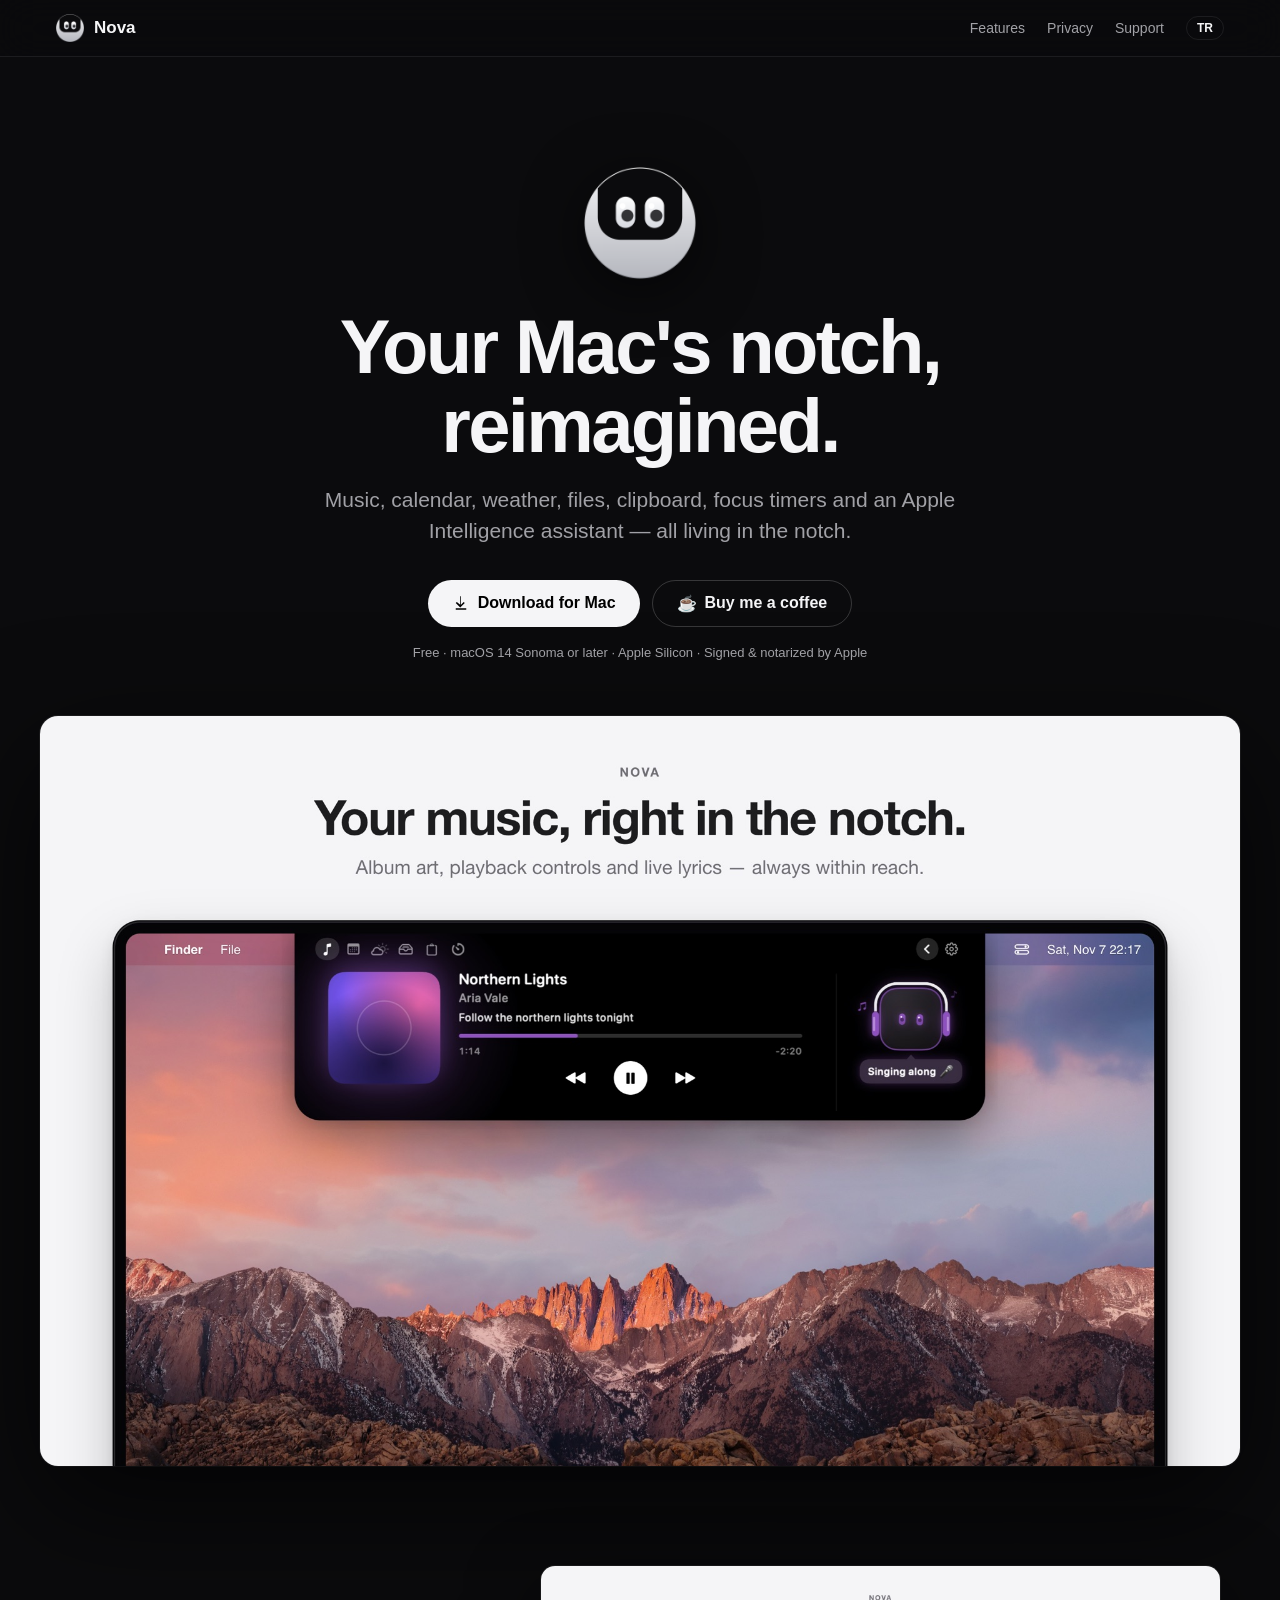
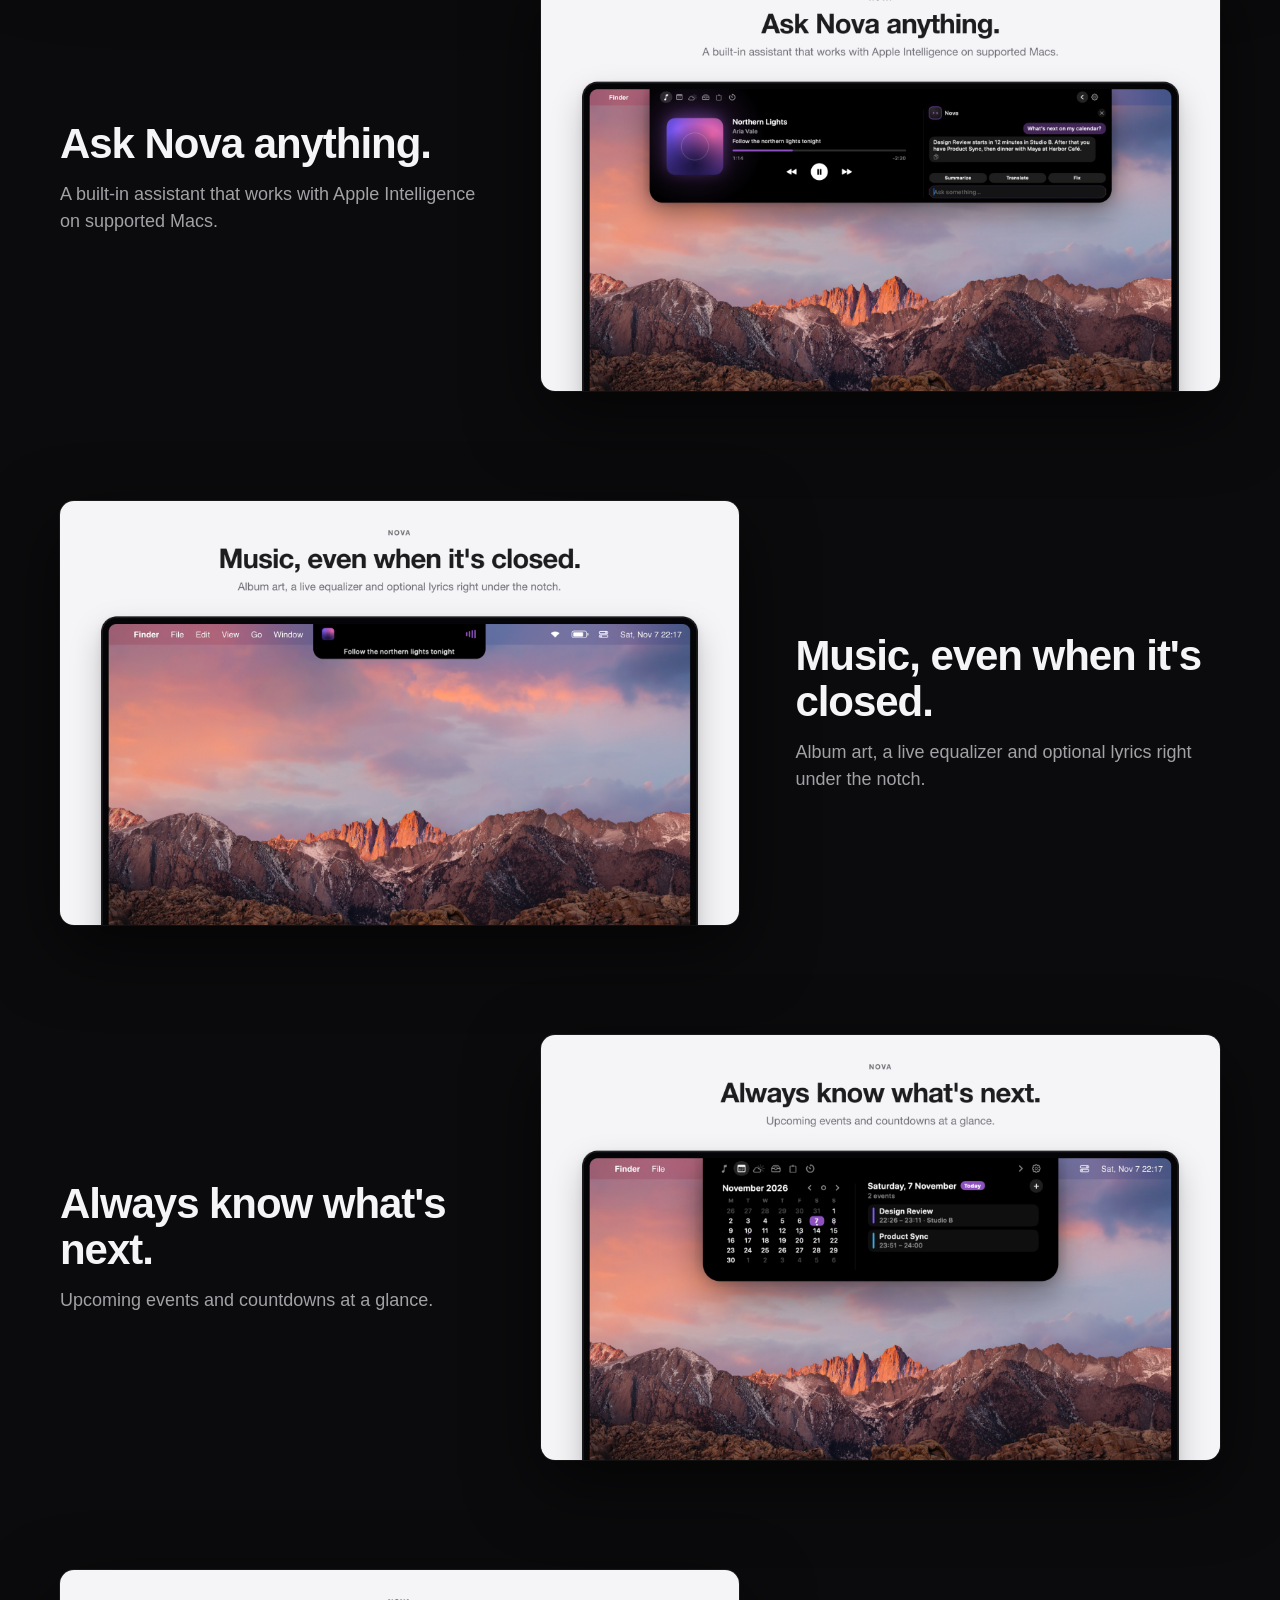
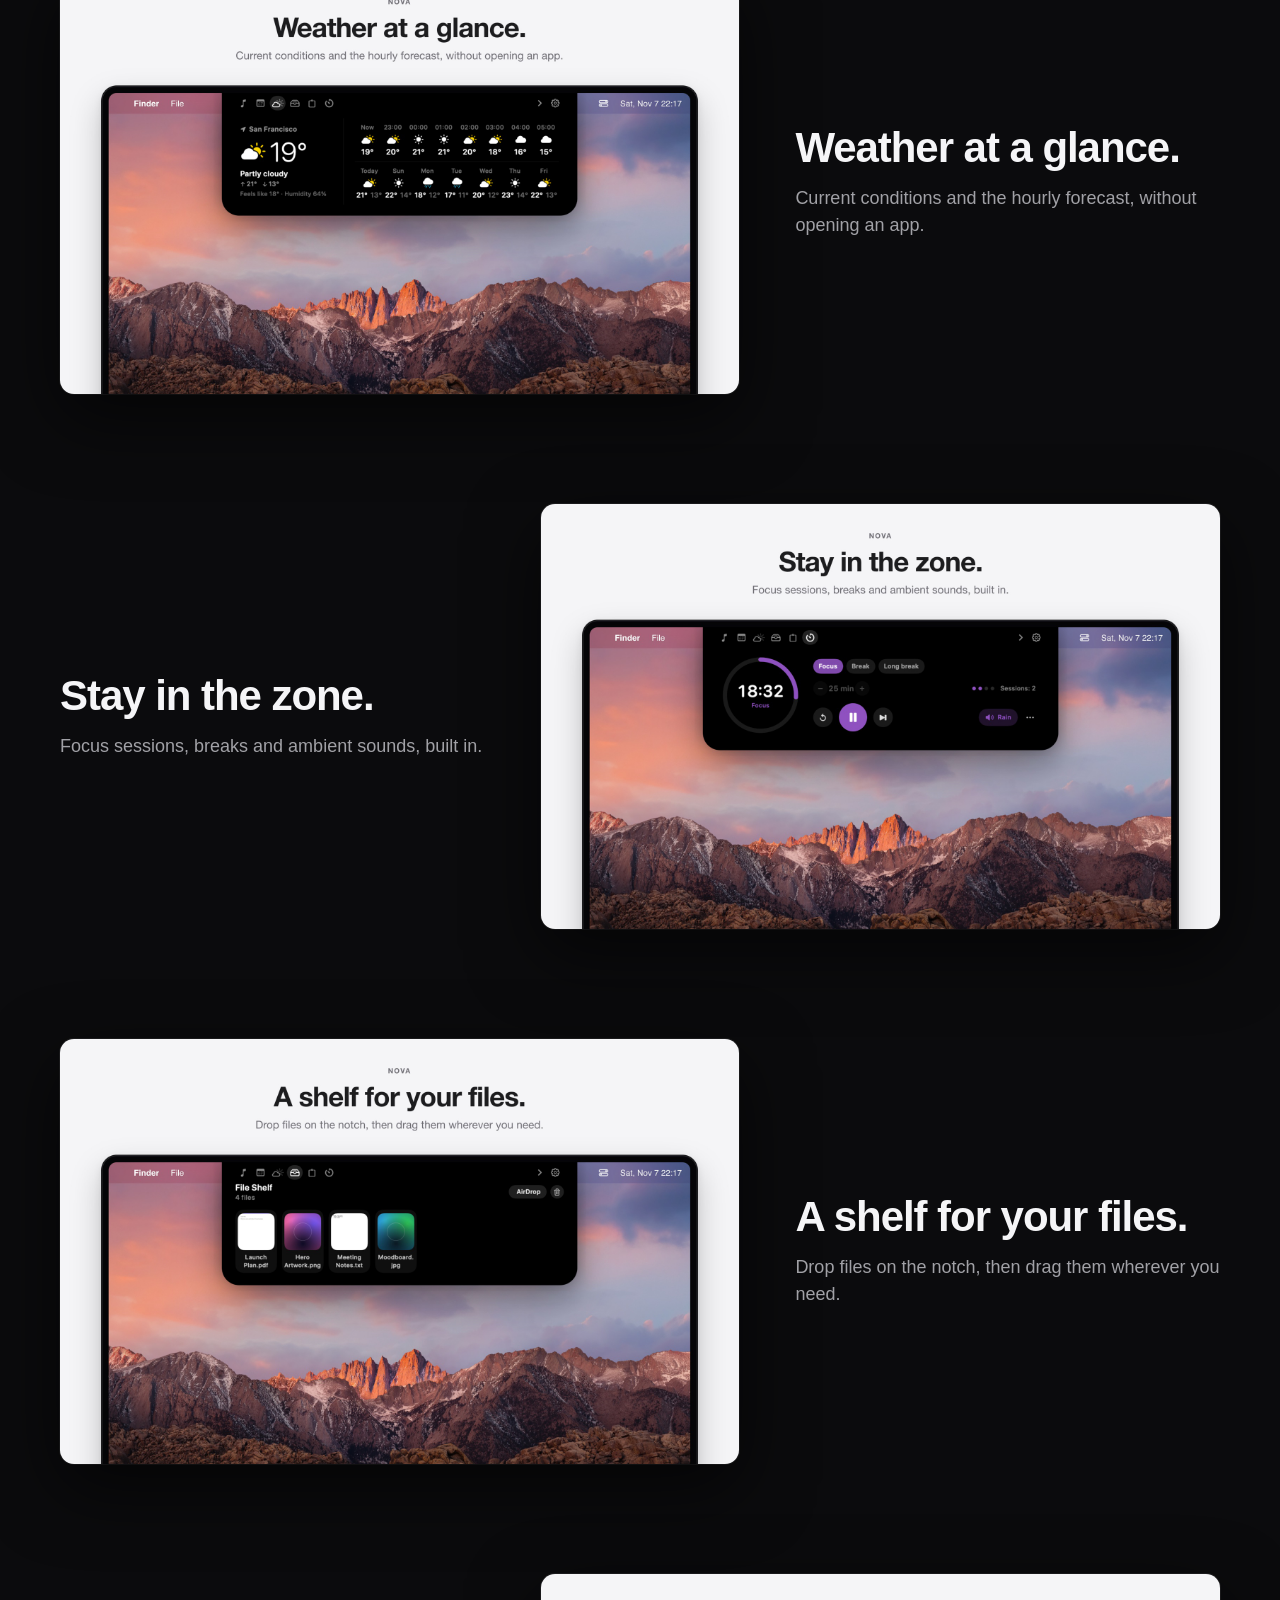
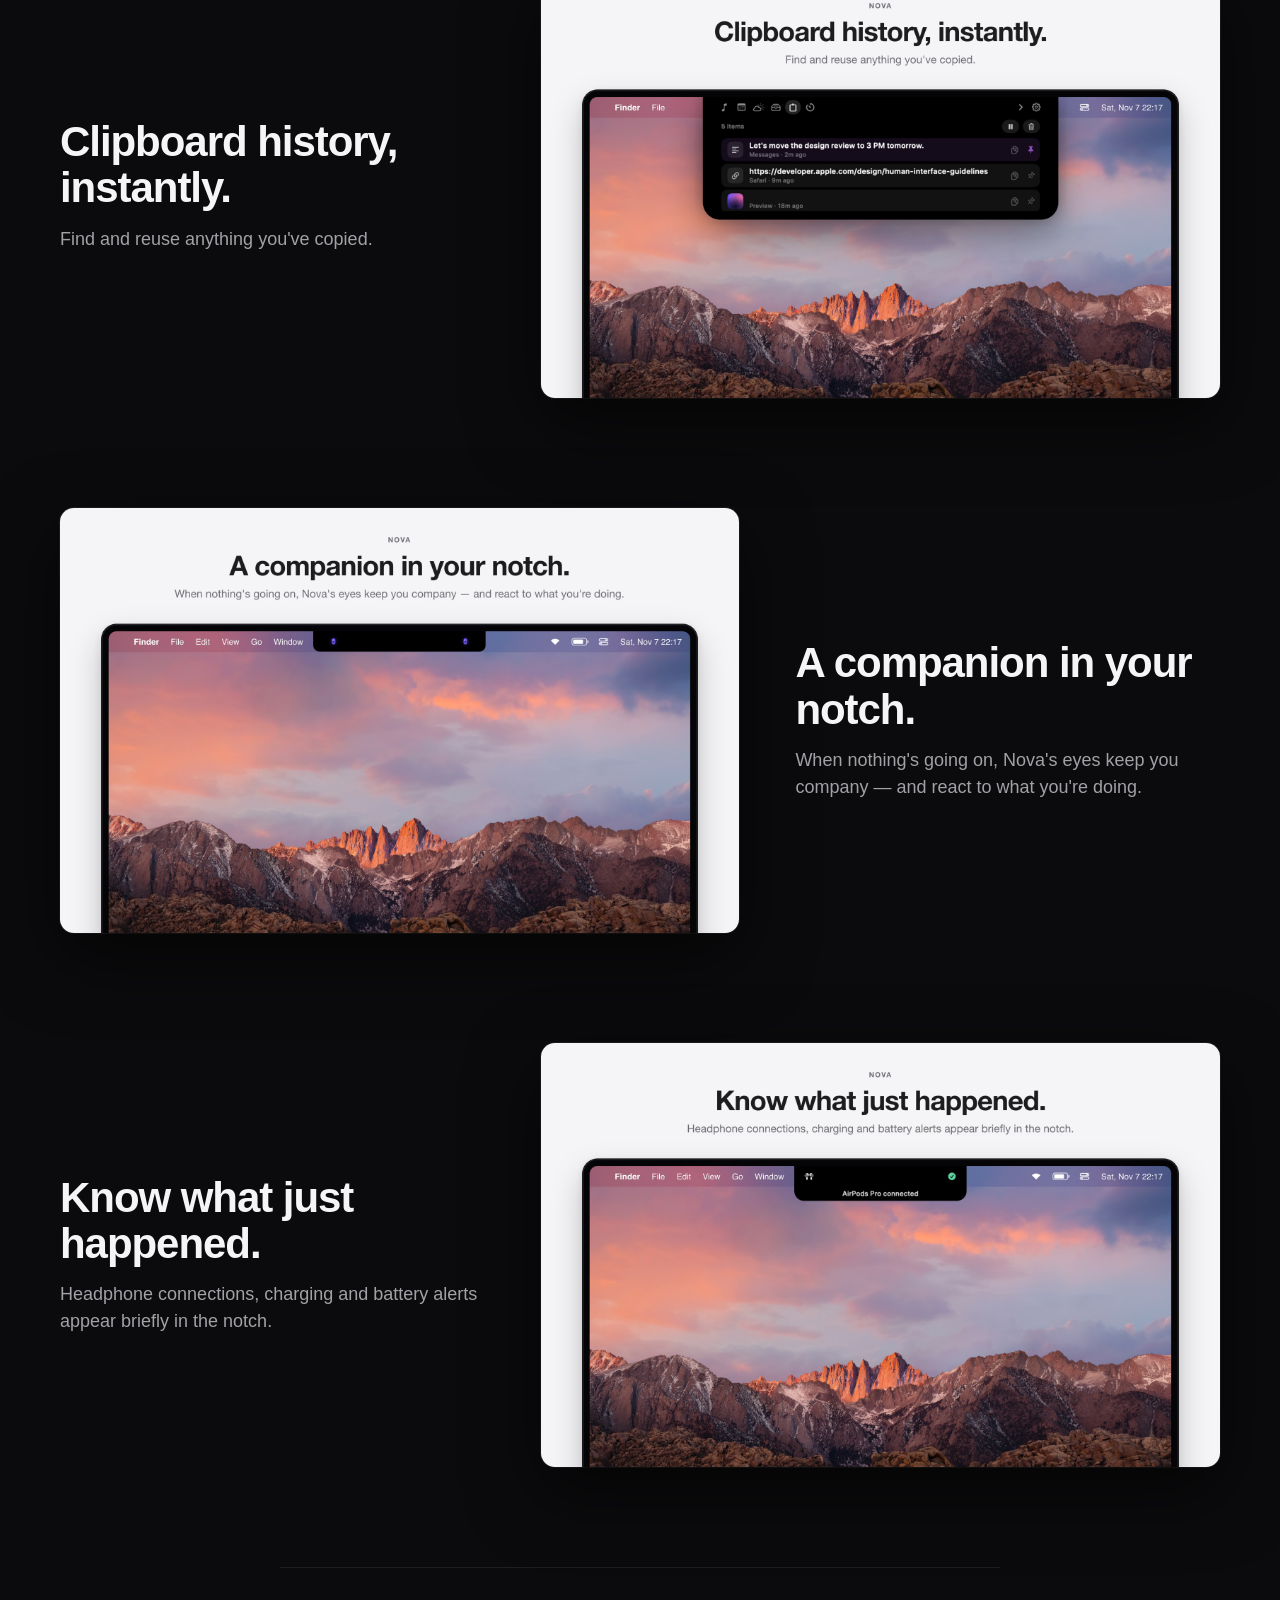
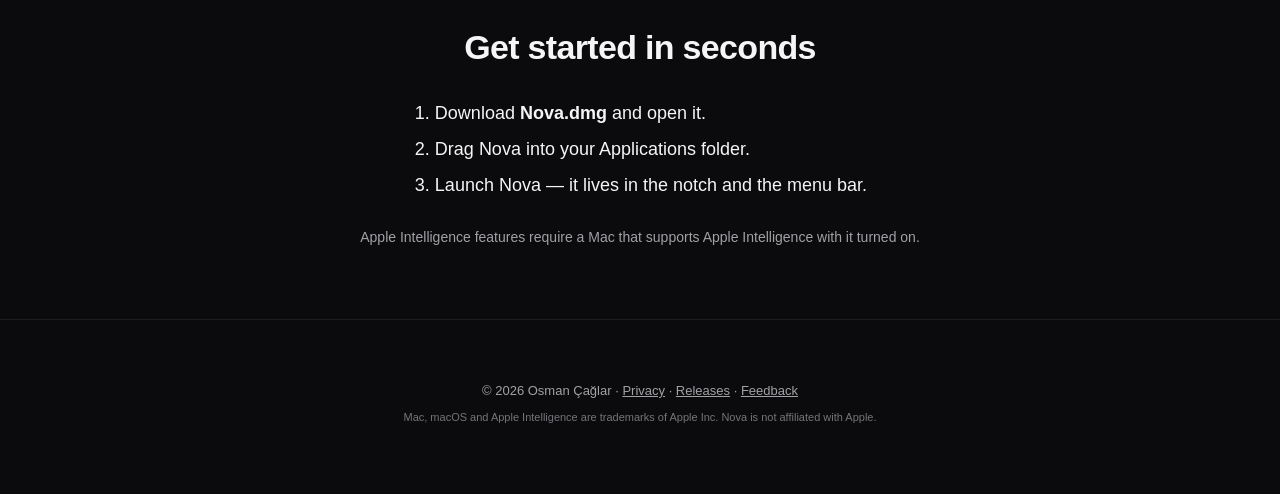
==== index.html @ 34cee5ba "Nova landing page, README and privacy policy Co-authored-by: Copilot <223556219+Copilot@users.norepl" ====
<!doctype html>
<html lang="en">
<head>
<meta charset="utf-8">
<meta name="viewport" content="width=device-width, initial-scale=1">
<title>Nova — Your Mac's notch, reimagined</title>
<meta name="description" content="Nova turns the MacBook notch into a home for music, calendar, weather, files, clipboard, focus timers and an Apple Intelligence assistant.">
<meta property="og:title" content="Nova — Your Mac's notch, reimagined">
<meta property="og:description" content="Music, calendar, weather, shelf, clipboard, focus and an AI assistant — right in your MacBook notch.">
<meta property="og:image" content="https://caglarosman.github.io/nova-notch-app/assets/cover.png">
<meta name="twitter:card" content="summary_large_image">
<link rel="icon" href="assets/favicon.png">
<link rel="stylesheet" href="style.css">
</head>
<body>
<header class="nav">
  <a class="brand" href="#"><img src="assets/logo.png" alt=""><span>Nova</span></a>
  <nav>
    <a href="#features" data-i18n="nav.features">Features</a>
    <a href="privacy.html" data-i18n="nav.privacy">Privacy</a>
    <a href="https://buymeacoffee.com/novapp" target="_blank" rel="noopener" data-i18n="nav.support">Support</a>
    <button class="lang" id="lang" aria-label="Language">TR</button>
  </nav>
</header>

<section class="hero">
  <img class="hero-logo" src="assets/logo.png" alt="Nova logo" width="128" height="128">
  <h1 data-i18n="hero.title">Your Mac's notch,<br>reimagined.</h1>
  <p class="lead" data-i18n="hero.lead">Music, calendar, weather, files, clipboard, focus timers and an Apple Intelligence assistant — all living in the notch.</p>
  <div class="cta">
    <a class="btn primary" href="https://github.com/caglarosman/nova-notch-app/releases/latest/download/Nova.dmg">
      <svg viewBox="0 0 24 24" width="18" height="18" aria-hidden="true"><path fill="currentColor" d="M12 3v11.17l3.59-3.58L17 12l-6 6-6-6 1.41-1.41L11 14.17V3h1zM5 19h14v2H5z"/></svg>
      <span data-i18n="cta.download">Download for Mac</span>
    </a>
    <a class="btn ghost" href="https://buymeacoffee.com/novapp" target="_blank" rel="noopener">☕ <span data-i18n="cta.coffee">Buy me a coffee</span></a>
  </div>
  <p class="req" data-i18n="hero.req">Free · macOS 14 Sonoma or later · Apple Silicon · Signed &amp; notarized by Apple</p>
  <img class="hero-shot" data-shot="01-music" src="assets/shots/en/01-music.jpg" alt="Nova music player in the notch">
</section>

<section id="features" class="features"></section>

<section class="install">
  <h2 data-i18n="install.title">Get started in seconds</h2>
  <ol>
    <li data-i18n="install.1">Download <b>Nova.dmg</b> and open it.</li>
    <li data-i18n="install.2">Drag Nova into your Applications folder.</li>
    <li data-i18n="install.3">Launch Nova — it lives in the notch and the menu bar.</li>
  </ol>
  <p class="note" data-i18n="install.note">Apple Intelligence features require a Mac that supports Apple Intelligence with it turned on.</p>
</section>

<footer>
  <p>© <span id="y"></span> Osman Çağlar · <a href="privacy.html" data-i18n="nav.privacy">Privacy</a> · <a href="https://github.com/caglarosman/nova-notch-app/releases" data-i18n="footer.releases">Releases</a> · <a href="https://github.com/caglarosman/nova-notch-app/issues" data-i18n="footer.feedback">Feedback</a></p>
  <p class="fine" data-i18n="footer.fine">Mac, macOS and Apple Intelligence are trademarks of Apple Inc. Nova is not affiliated with Apple.</p>
</footer>

<script src="site.js"></script>
</body>
</html>
---- style.css ----
:root {
  --bg: #0b0b0d;
  --fg: #f5f5f7;
  --muted: #a1a1a6;
  --line: rgba(255,255,255,.08);
  --accent: #f5f5f7;
  --radius: 18px;
  font-family: -apple-system, BlinkMacSystemFont, "SF Pro Display", "Helvetica Neue", Arial, sans-serif;
}
* { box-sizing: border-box; }
html { scroll-behavior: smooth; }
body { margin: 0; background: var(--bg); color: var(--fg); -webkit-font-smoothing: antialiased; }
a { color: inherit; }
img { max-width: 100%; display: block; }

.nav {
  position: sticky; top: 0; z-index: 10;
  display: flex; align-items: center; justify-content: space-between;
  padding: 14px clamp(20px, 5vw, 56px);
  background: rgba(11,11,13,.72); backdrop-filter: saturate(180%) blur(20px);
  border-bottom: 1px solid var(--line);
}
.brand { display: flex; align-items: center; gap: 10px; text-decoration: none; font-weight: 600; font-size: 17px; }
.brand img { width: 28px; height: 28px; }
.nav nav { display: flex; align-items: center; gap: 22px; font-size: 14px; }
.nav nav a { text-decoration: none; color: var(--muted); }
.nav nav a:hover { color: var(--fg); }
.lang {
  font: inherit; font-size: 12px; font-weight: 600; color: var(--fg);
  background: transparent; border: 1px solid var(--line); border-radius: 999px;
  padding: 4px 10px; cursor: pointer;
}

.hero { text-align: center; padding: clamp(56px, 9vw, 110px) 20px 40px; }
.hero-logo { width: 112px; height: 112px; margin: 0 auto 28px; filter: drop-shadow(0 12px 30px rgba(0,0,0,.6)); }
h1 { font-size: clamp(40px, 6.4vw, 76px); line-height: 1.04; letter-spacing: -.035em; margin: 0 0 20px; font-weight: 700; }
.lead { font-size: clamp(17px, 2vw, 21px); line-height: 1.45; color: var(--muted); max-width: 640px; margin: 0 auto 34px; }
.cta { display: flex; gap: 12px; justify-content: center; flex-wrap: wrap; }
.btn {
  display: inline-flex; align-items: center; gap: 8px;
  padding: 13px 24px; border-radius: 999px; font-size: 16px; font-weight: 600; text-decoration: none;
  transition: transform .15s ease, background .15s ease;
}
.btn:hover { transform: translateY(-1px); }
.btn.primary { background: var(--accent); color: #000; }
.btn.ghost { border: 1px solid rgba(255,255,255,.18); }
.btn.ghost:hover { background: rgba(255,255,255,.06); }
.req { color: var(--muted); font-size: 13px; margin: 18px 0 56px; }
.hero-shot {
  width: min(1200px, 100%); margin: 0 auto; border-radius: var(--radius);
  box-shadow: 0 40px 120px rgba(0,0,0,.7), 0 0 0 1px var(--line);
}

.features { max-width: 1200px; margin: 0 auto; padding: 60px 20px; display: grid; gap: 110px; }
.feature { display: grid; grid-template-columns: 1fr 1.6fr; gap: 56px; align-items: center; }
.feature:nth-child(even) { grid-template-columns: 1.6fr 1fr; }
.feature:nth-child(even) .copy { order: 2; }
.feature h2 { font-size: clamp(28px, 3.4vw, 42px); letter-spacing: -.025em; line-height: 1.1; margin: 0 0 14px; }
.feature p { color: var(--muted); font-size: 18px; line-height: 1.5; margin: 0; }
.feature img { border-radius: 14px; box-shadow: 0 24px 70px rgba(0,0,0,.6), 0 0 0 1px var(--line); }

.install { max-width: 720px; margin: 40px auto 0; padding: 60px 20px; text-align: center; border-top: 1px solid var(--line); }
.install h2 { font-size: 34px; letter-spacing: -.02em; margin: 0 0 28px; }
.install ol { text-align: left; display: inline-block; margin: 0; padding-left: 22px; font-size: 18px; line-height: 2; }
.install .note { color: var(--muted); font-size: 14px; margin-top: 26px; }

footer { text-align: center; padding: 50px 20px 60px; color: var(--muted); font-size: 13px; border-top: 1px solid var(--line); }
footer a { color: var(--muted); }
footer .fine { font-size: 11px; opacity: .7; }

.doc { max-width: 760px; margin: 0 auto; padding: 60px 20px 40px; line-height: 1.6; }
.doc h1 { font-size: 44px; }
.doc h2 { font-size: 22px; margin-top: 36px; }
.doc p, .doc li { color: #d2d2d7; font-size: 16px; }
.doc .updated { color: var(--muted); font-size: 14px; }

@media (max-width: 820px) {
  .feature, .feature:nth-child(even) { grid-template-columns: 1fr; gap: 24px; }
  .feature:nth-child(even) .copy { order: 0; }
  .nav nav a:not(:last-of-type) { display: none; }
}
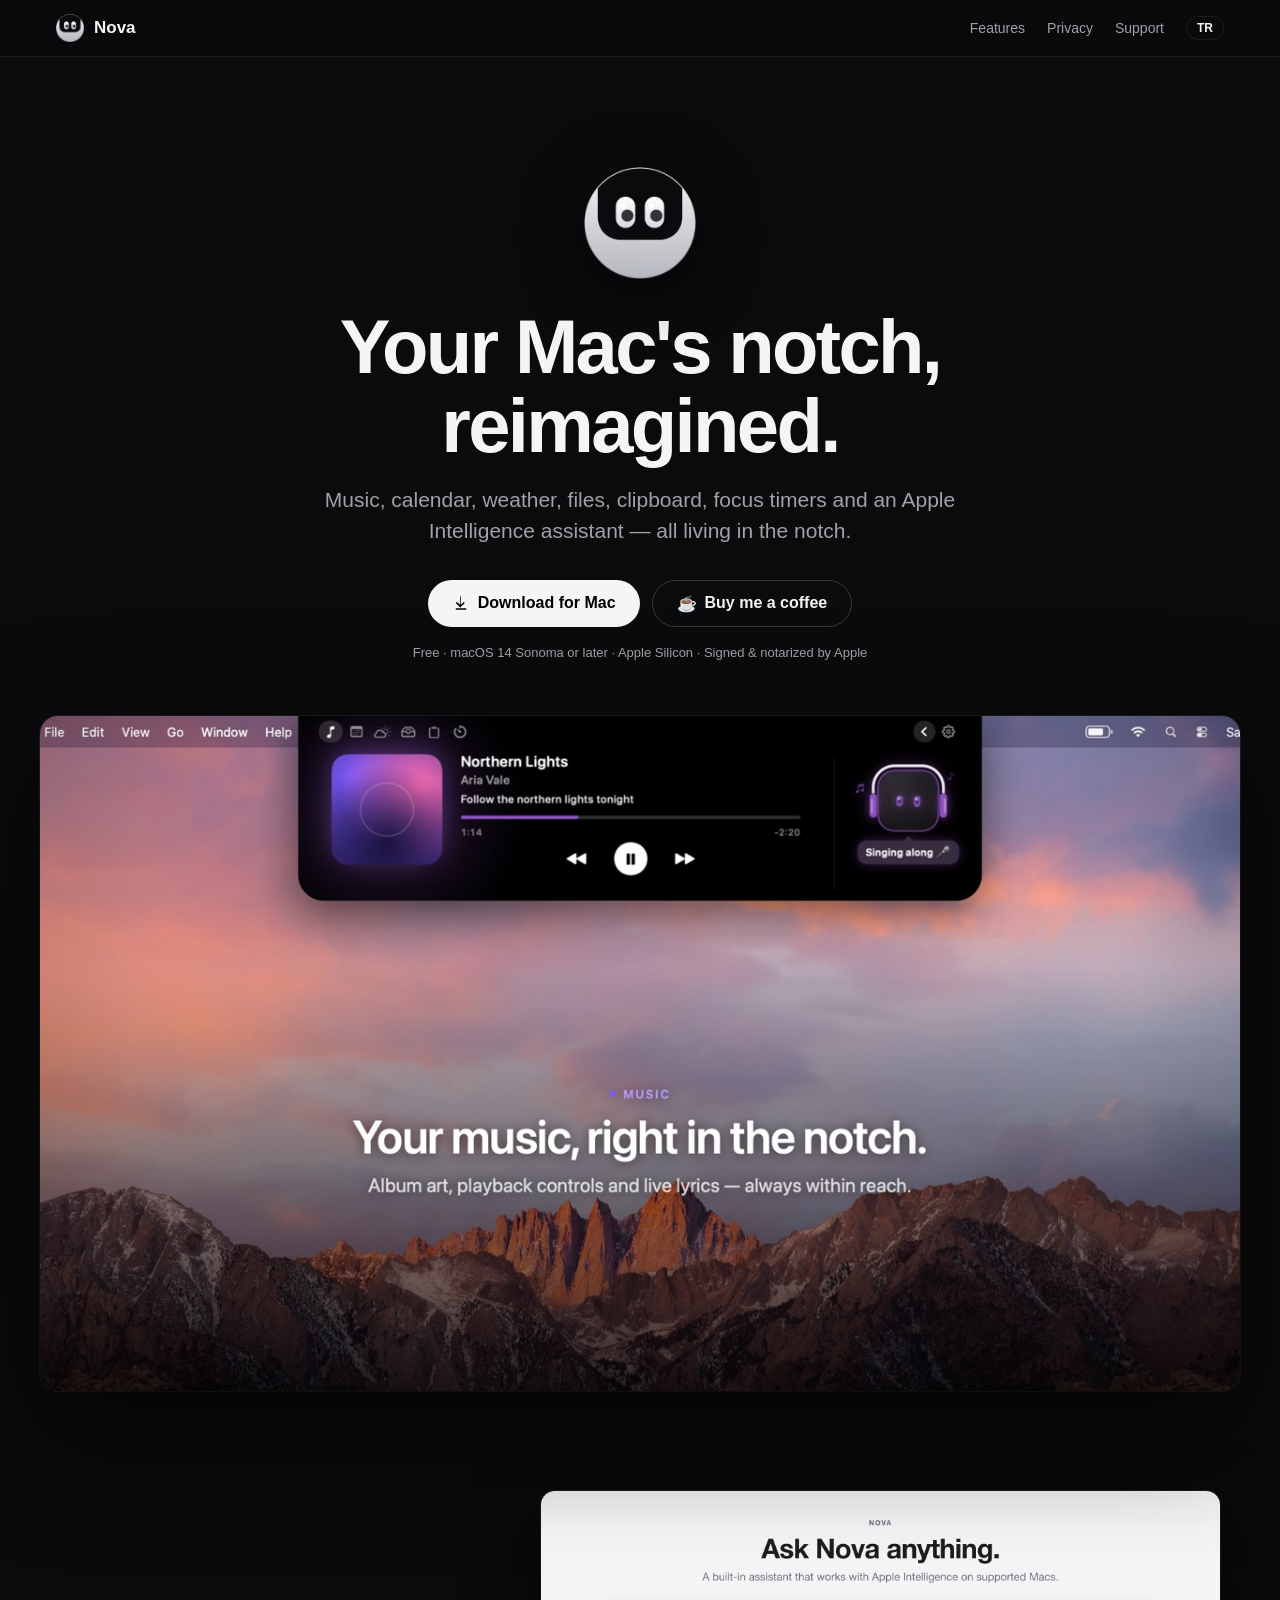
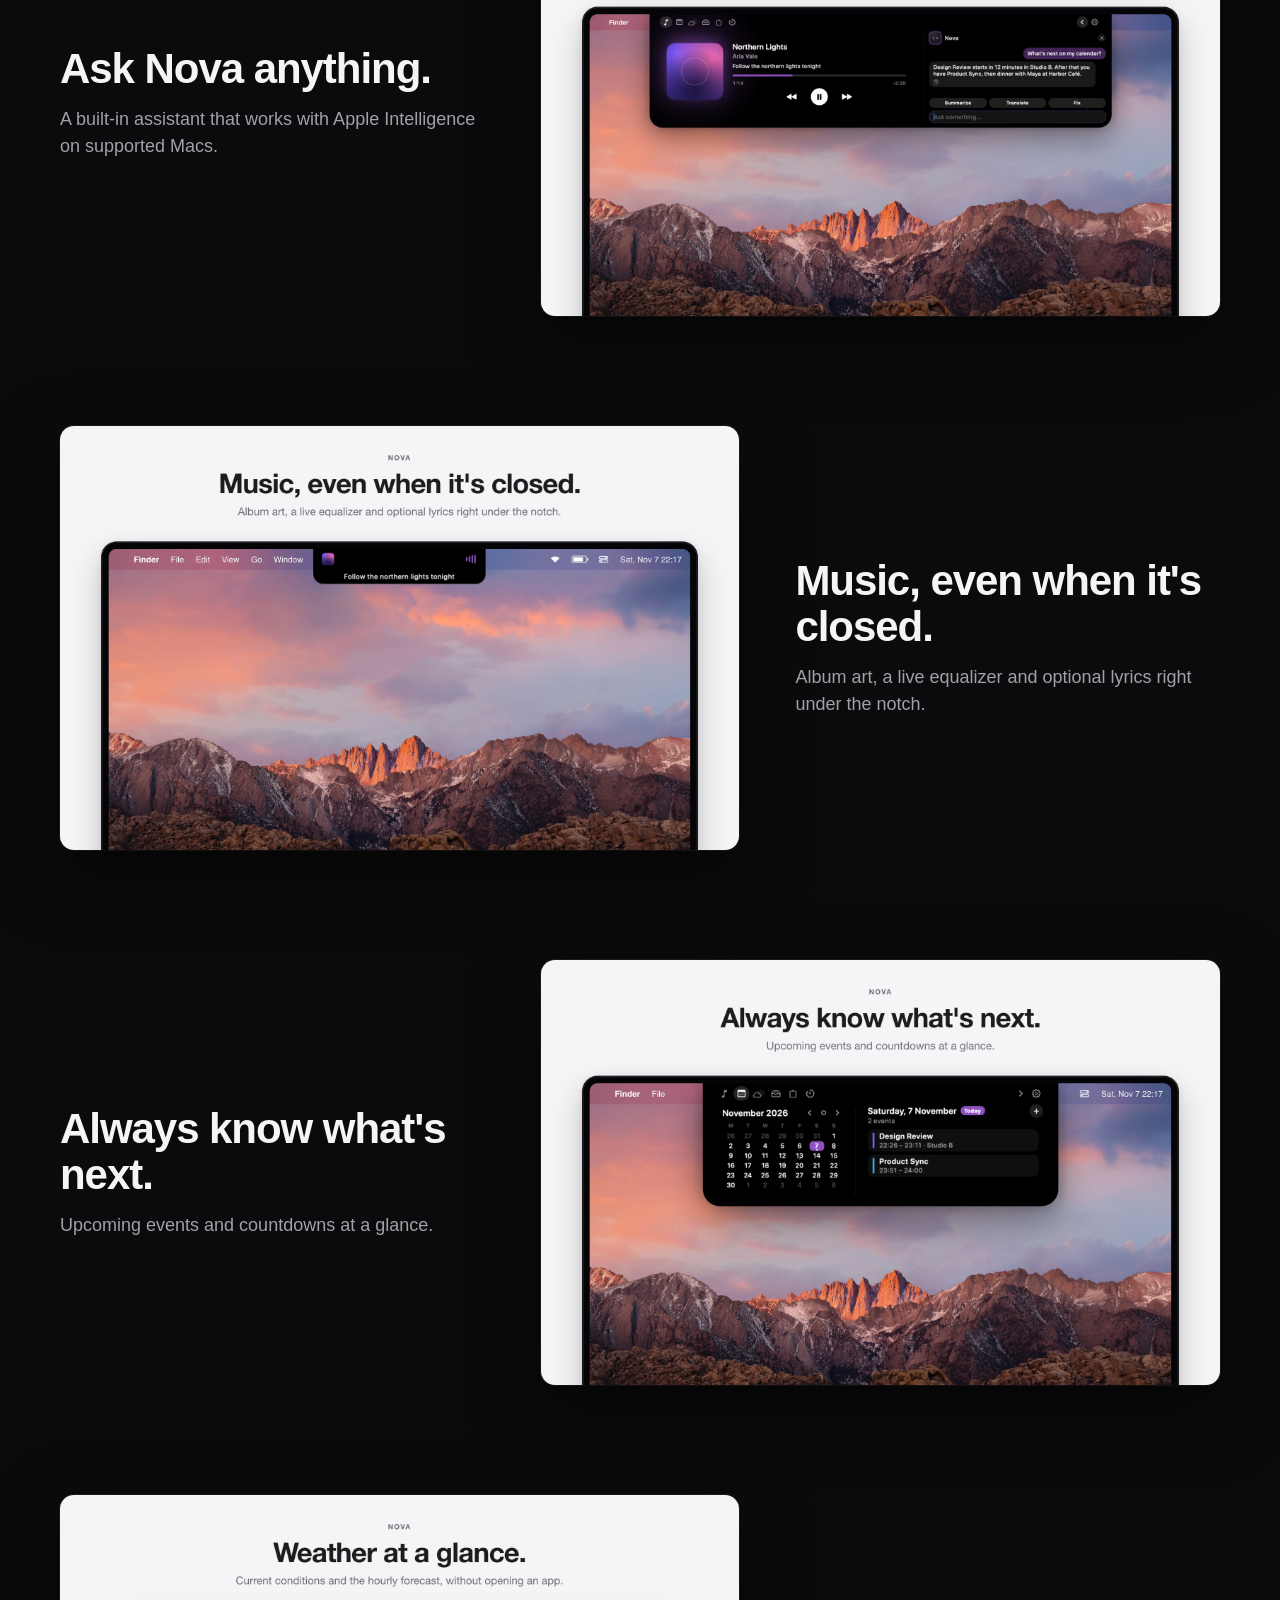
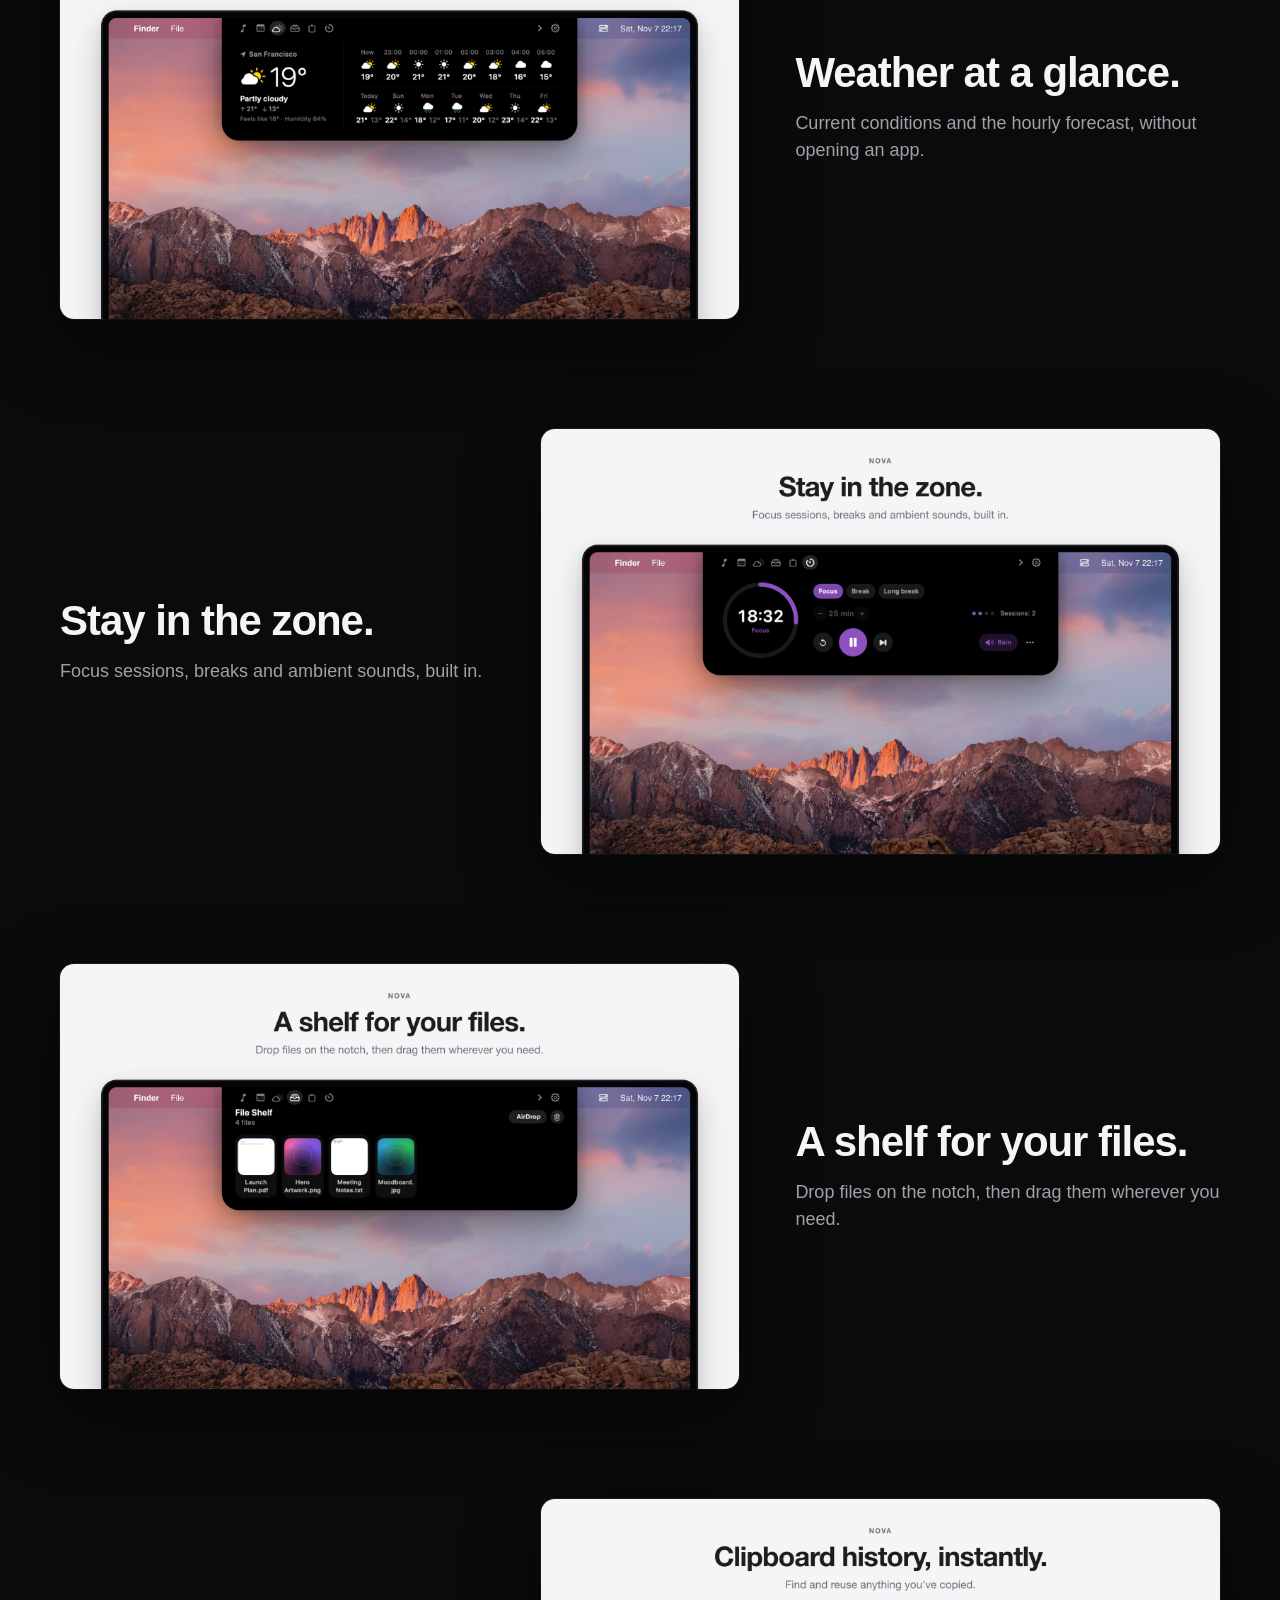
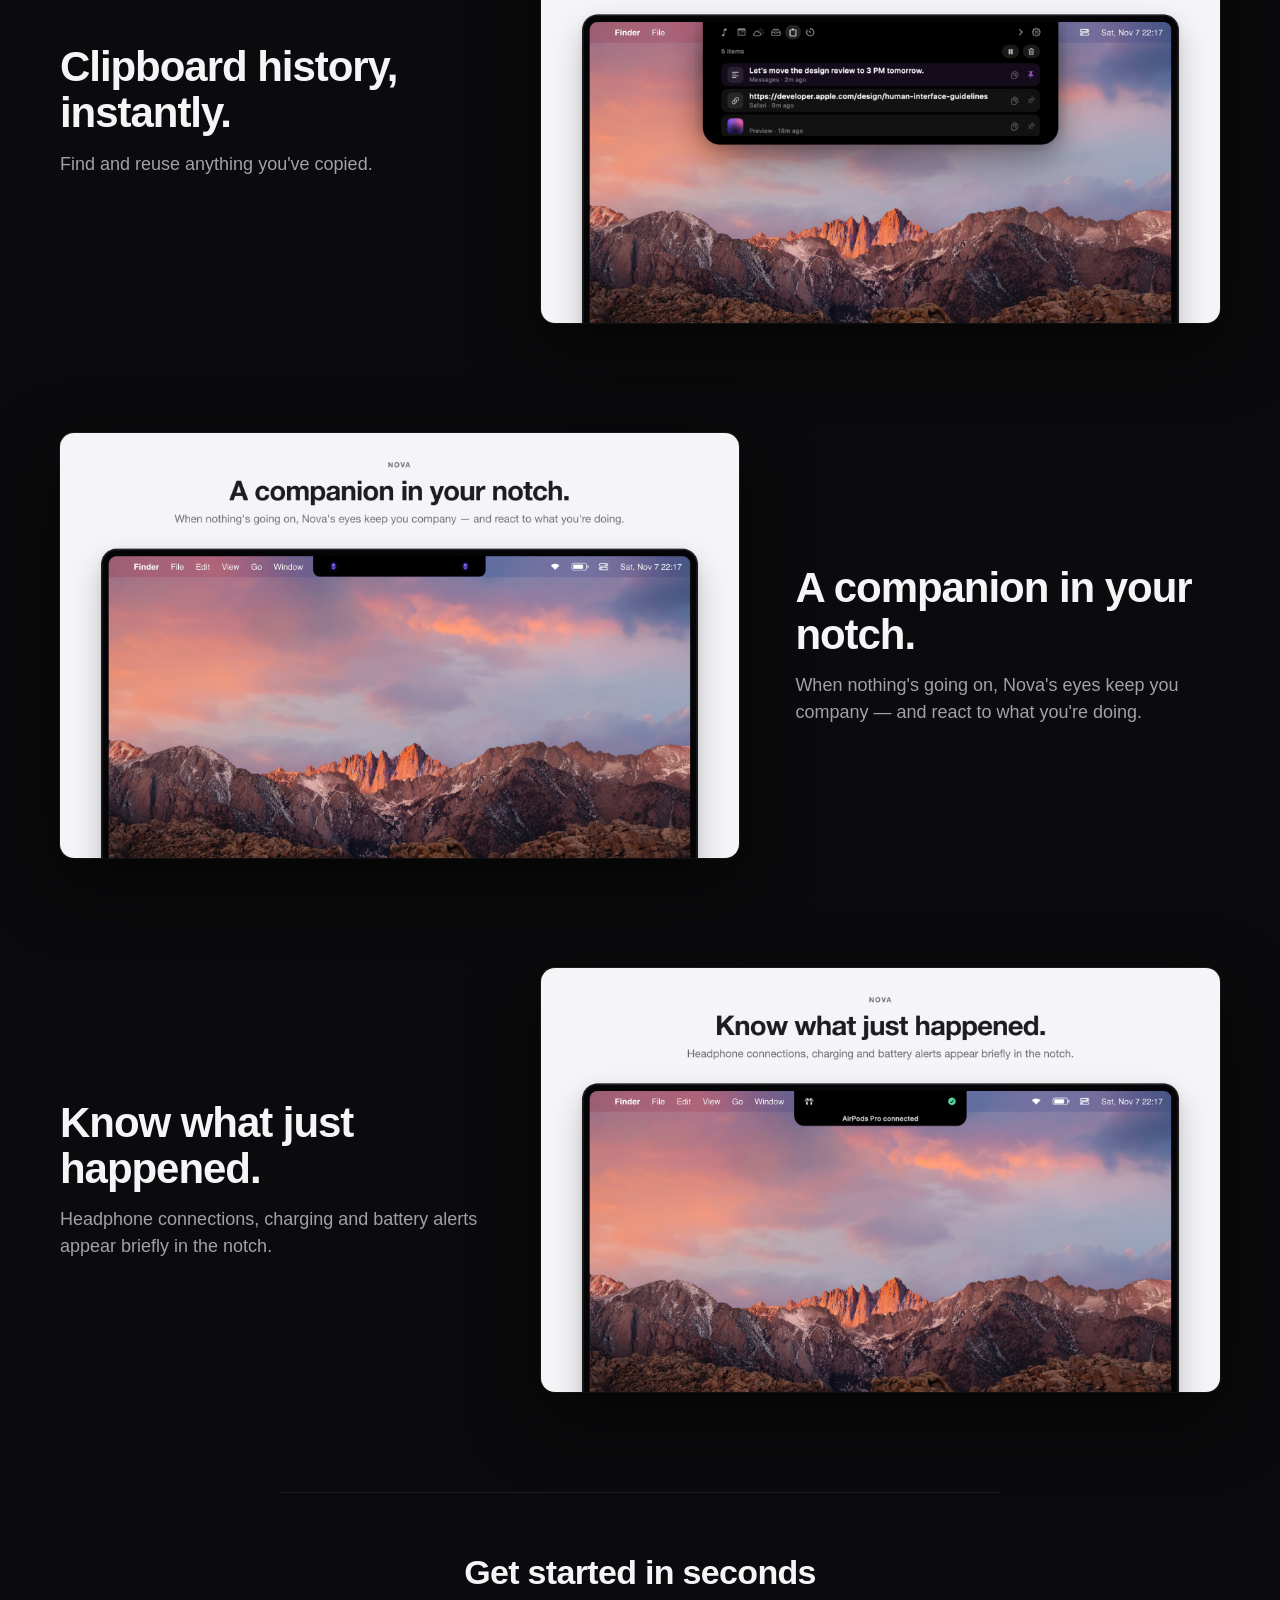
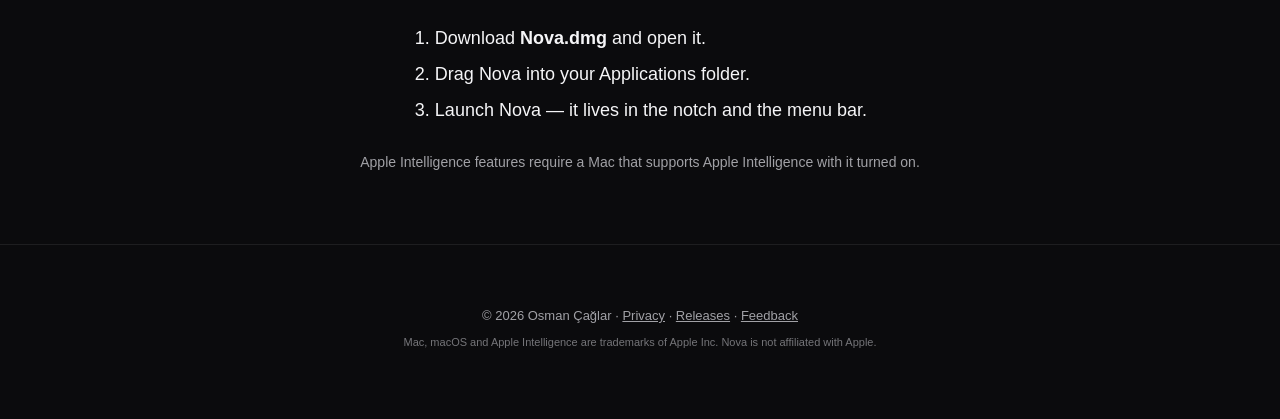
==== commit 1c761de7: "Add demo video to hero (EN/TR)" ====
--- a/index.html
+++ b/index.html
@@ -35,7 +35,12 @@
     <a class="btn ghost" href="https://buymeacoffee.com/novapp" target="_blank" rel="noopener">☕ <span data-i18n="cta.coffee">Buy me a coffee</span></a>
   </div>
   <p class="req" data-i18n="hero.req">Free · macOS 14 Sonoma or later · Apple Silicon · Signed &amp; notarized by Apple</p>
-  <img class="hero-shot" data-shot="01-music" src="assets/shots/en/01-music.jpg" alt="Nova music player in the notch">
+  <div class="hero-video">
+    <video id="demo" autoplay muted loop playsinline preload="metadata" poster="assets/video/poster-en.jpg" aria-label="Nova demo video">
+      <source src="assets/video/nova-demo-en.mp4" type="video/mp4">
+    </video>
+    <button class="vtoggle" id="vtoggle" aria-label="Pause video">❚❚</button>
+  </div>
 </section>
 
 <section id="features" class="features"></section>
--- a/style.css
+++ b/style.css
@@ -50,6 +50,20 @@
   width: min(1200px, 100%); margin: 0 auto; border-radius: var(--radius);
   box-shadow: 0 40px 120px rgba(0,0,0,.7), 0 0 0 1px var(--line);
 }
+.hero-video {
+  position: relative; width: min(1200px, 100%); margin: 0 auto; aspect-ratio: 16 / 9;
+  border-radius: var(--radius); overflow: hidden; background: #000;
+  box-shadow: 0 40px 120px rgba(0,0,0,.7), 0 0 0 1px var(--line);
+}
+.hero-video video { width: 100%; height: 100%; display: block; object-fit: cover; }
+.vtoggle {
+  position: absolute; right: 16px; bottom: 16px; width: 38px; height: 38px;
+  border-radius: 999px; border: 1px solid rgba(255,255,255,.2); cursor: pointer;
+  background: rgba(0,0,0,.45); color: #fff; font-size: 13px; backdrop-filter: blur(10px);
+  opacity: 0; transition: opacity .2s ease;
+}
+.hero-video:hover .vtoggle, .vtoggle:focus-visible { opacity: 1; }
+@media (hover: none) { .vtoggle { opacity: .8; } }
 
 .features { max-width: 1200px; margin: 0 auto; padding: 60px 20px; display: grid; gap: 110px; }
 .feature { display: grid; grid-template-columns: 1fr 1.6fr; gap: 56px; align-items: center; }
